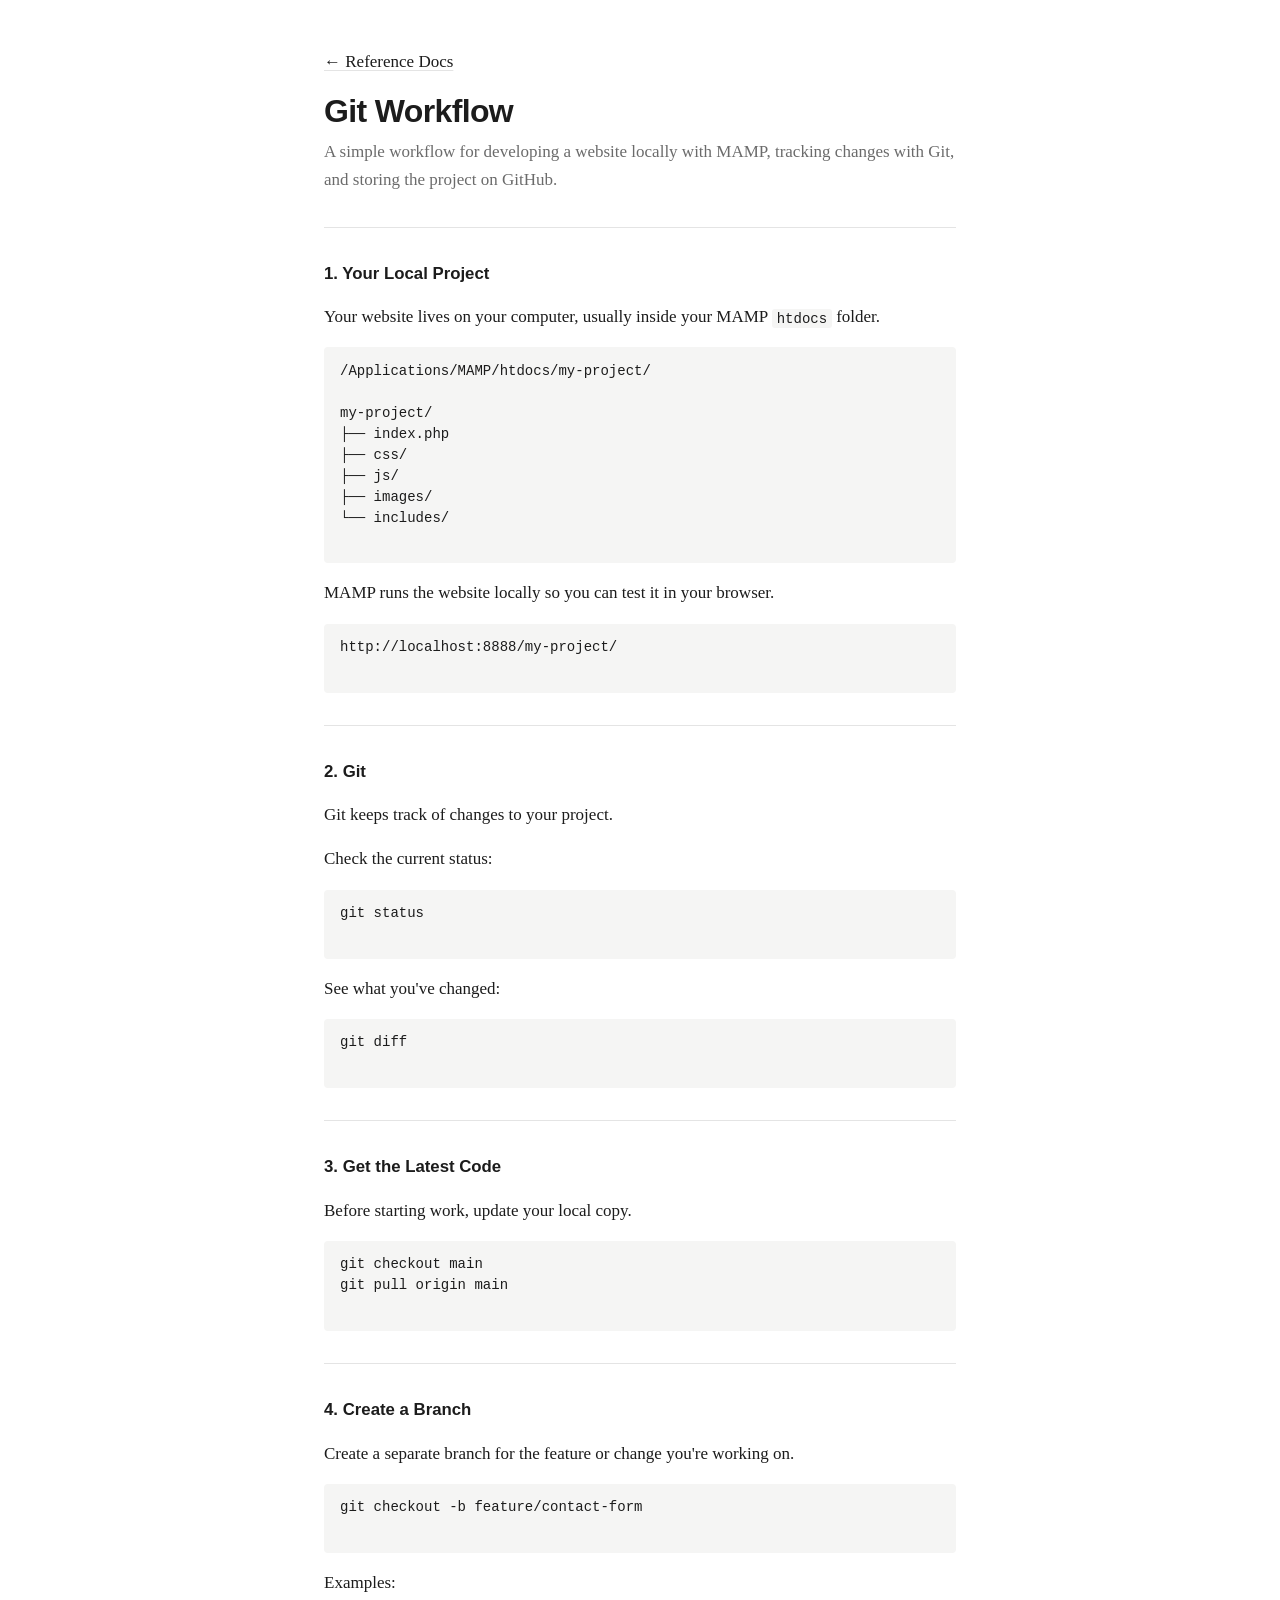
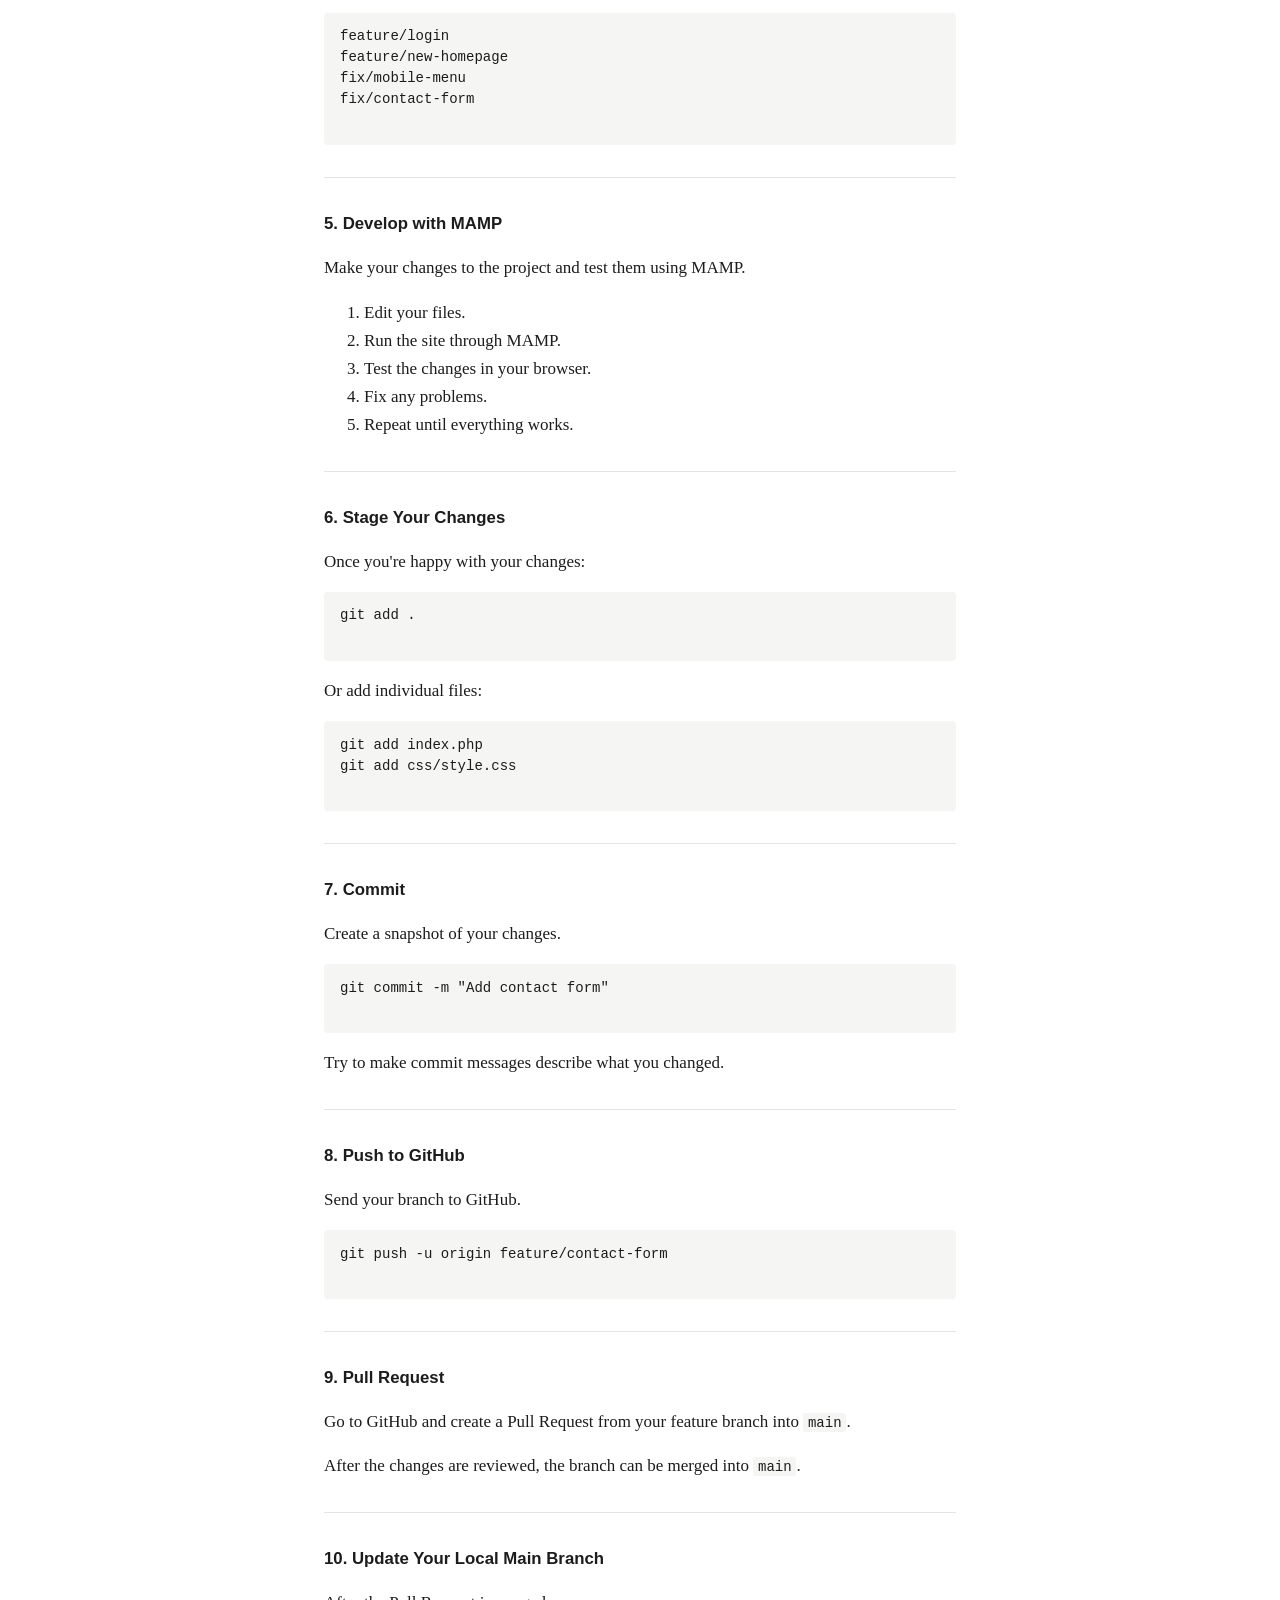
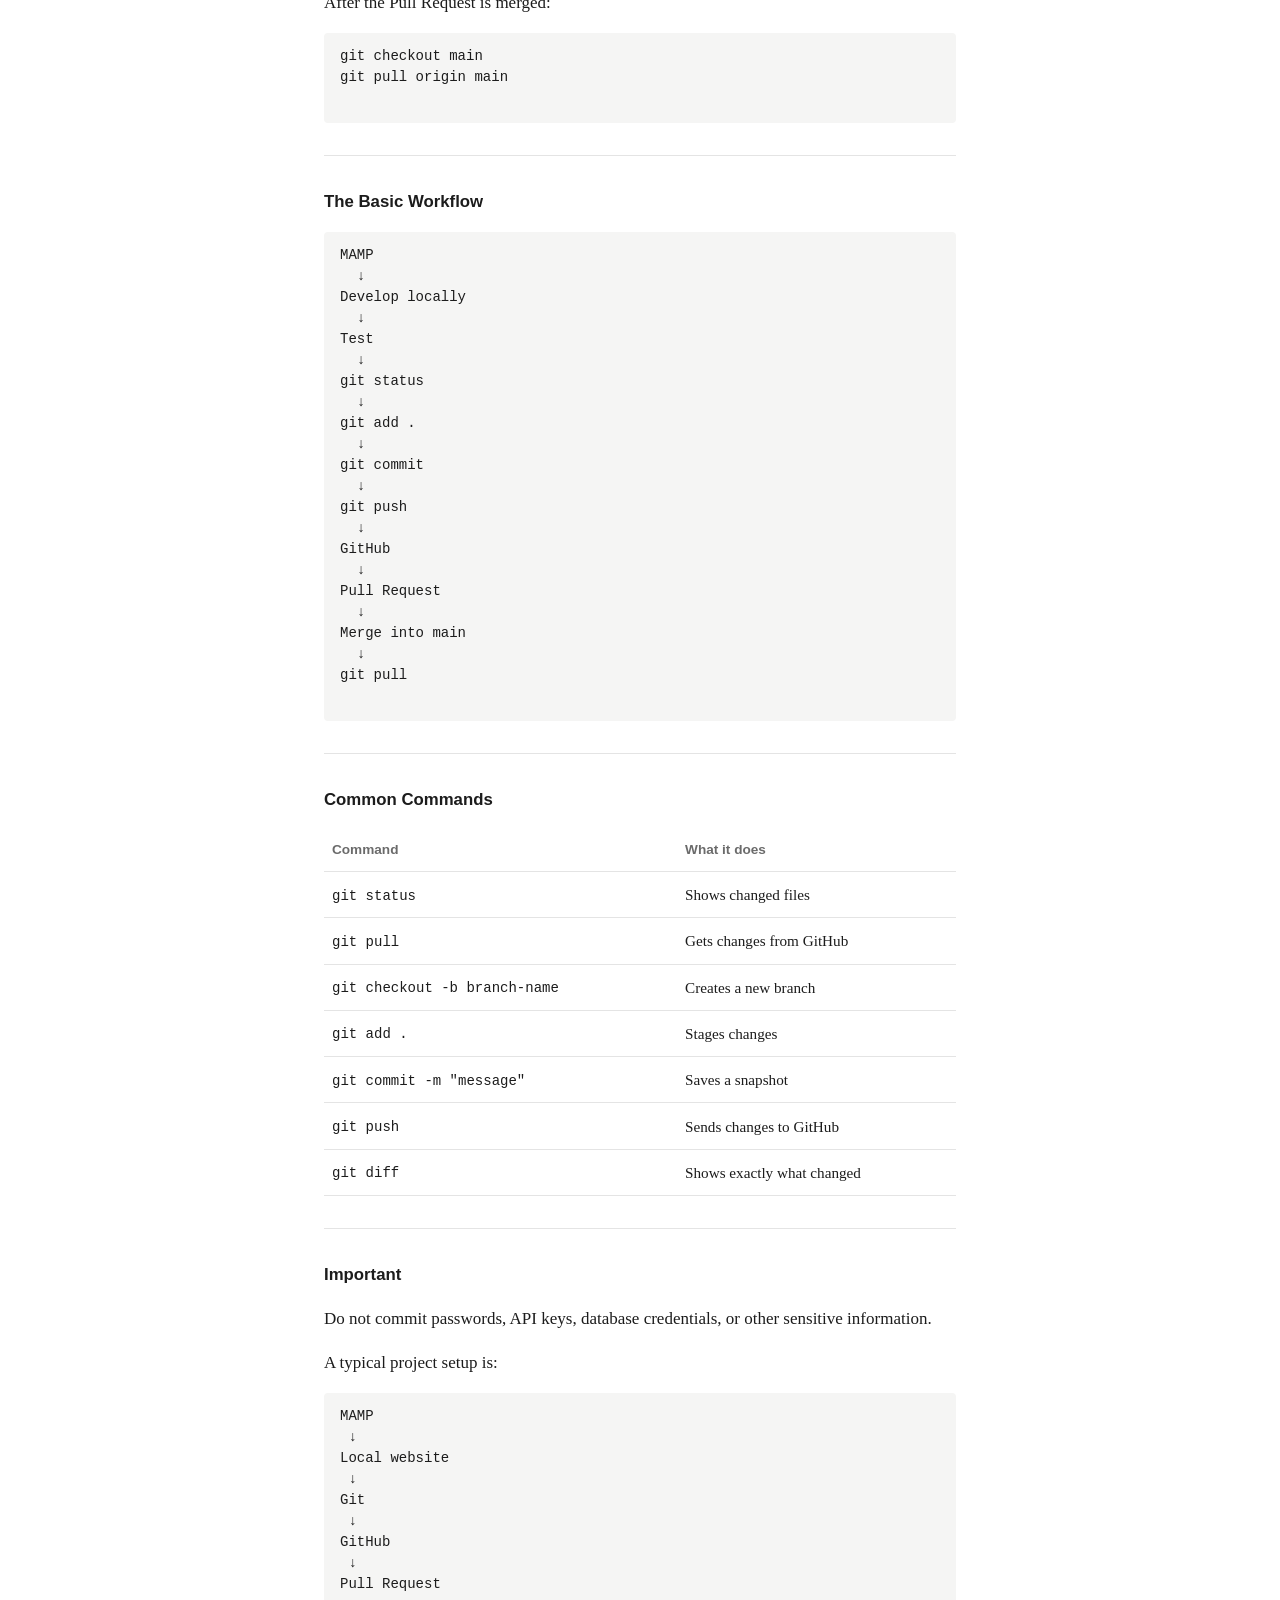
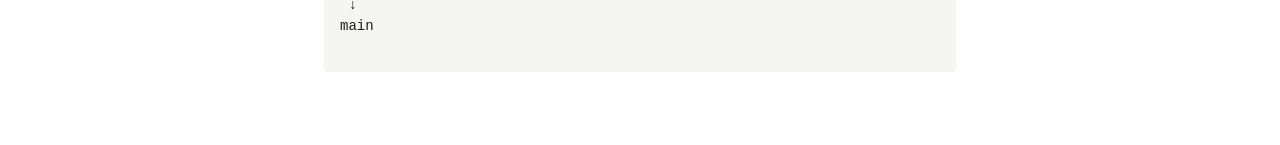
==== git-workflow.html @ adbbbbfe "completely redid my website. forgot to add, commit and push. decided to put expo content embedded fo" ====
<!DOCTYPE html>
<html lang="en">
<head>
    <meta charset="UTF-8">
    <meta name="viewport" content="width=device-width, initial-scale=1">
    <title>Git Workflow</title>
    <link rel="stylesheet" href="style.css">
</head>

<body>

    <p><a href="ref.html">&larr; Reference Docs</a></p>

    <h1>Git Workflow</h1>

    <p>
        A simple workflow for developing a website locally with MAMP,
        tracking changes with Git, and storing the project on GitHub.
    </p>

    <hr>

    <h2>1. Your Local Project</h2>

    <p>
        Your website lives on your computer, usually inside your MAMP
        <code>htdocs</code> folder.
    </p>

    <pre>
/Applications/MAMP/htdocs/my-project/

my-project/
├── index.php
├── css/
├── js/
├── images/
└── includes/
    </pre>

    <p>
        MAMP runs the website locally so you can test it in your browser.
    </p>

    <pre>
http://localhost:8888/my-project/
    </pre>

    <hr>

    <h2>2. Git</h2>

    <p>
        Git keeps track of changes to your project.
    </p>

    <p>Check the current status:</p>

    <pre>
git status
    </pre>

    <p>See what you've changed:</p>

    <pre>
git diff
    </pre>

    <hr>

    <h2>3. Get the Latest Code</h2>

    <p>
        Before starting work, update your local copy.
    </p>

    <pre>
git checkout main
git pull origin main
    </pre>

    <hr>

    <h2>4. Create a Branch</h2>

    <p>
        Create a separate branch for the feature or change you're working on.
    </p>

    <pre>
git checkout -b feature/contact-form
    </pre>

    <p>Examples:</p>

    <pre>
feature/login
feature/new-homepage
fix/mobile-menu
fix/contact-form
    </pre>

    <hr>

    <h2>5. Develop with MAMP</h2>

    <p>
        Make your changes to the project and test them using MAMP.
    </p>

    <ol>
        <li>Edit your files.</li>
        <li>Run the site through MAMP.</li>
        <li>Test the changes in your browser.</li>
        <li>Fix any problems.</li>
        <li>Repeat until everything works.</li>
    </ol>

    <hr>

    <h2>6. Stage Your Changes</h2>

    <p>
        Once you're happy with your changes:
    </p>

    <pre>
git add .
    </pre>

    <p>
        Or add individual files:
    </p>

    <pre>
git add index.php
git add css/style.css
    </pre>

    <hr>

    <h2>7. Commit</h2>

    <p>
        Create a snapshot of your changes.
    </p>

    <pre>
git commit -m "Add contact form"
    </pre>

    <p>
        Try to make commit messages describe what you changed.
    </p>

    <hr>

    <h2>8. Push to GitHub</h2>

    <p>
        Send your branch to GitHub.
    </p>

    <pre>
git push -u origin feature/contact-form
    </pre>

    <hr>

    <h2>9. Pull Request</h2>

    <p>
        Go to GitHub and create a Pull Request from your feature branch
        into <code>main</code>.
    </p>

    <p>
        After the changes are reviewed, the branch can be merged into
        <code>main</code>.
    </p>

    <hr>

    <h2>10. Update Your Local Main Branch</h2>

    <p>
        After the Pull Request is merged:
    </p>

    <pre>
git checkout main
git pull origin main
    </pre>

    <hr>

    <h2>The Basic Workflow</h2>

    <pre>
MAMP
  ↓
Develop locally
  ↓
Test
  ↓
git status
  ↓
git add .
  ↓
git commit
  ↓
git push
  ↓
GitHub
  ↓
Pull Request
  ↓
Merge into main
  ↓
git pull
    </pre>

    <hr>

    <h2>Common Commands</h2>

    <table border="1" cellpadding="8">
        <tr>
            <th>Command</th>
            <th>What it does</th>
        </tr>

        <tr>
            <td><code>git status</code></td>
            <td>Shows changed files</td>
        </tr>

        <tr>
            <td><code>git pull</code></td>
            <td>Gets changes from GitHub</td>
        </tr>

        <tr>
            <td><code>git checkout -b branch-name</code></td>
            <td>Creates a new branch</td>
        </tr>

        <tr>
            <td><code>git add .</code></td>
            <td>Stages changes</td>
        </tr>

        <tr>
            <td><code>git commit -m "message"</code></td>
            <td>Saves a snapshot</td>
        </tr>

        <tr>
            <td><code>git push</code></td>
            <td>Sends changes to GitHub</td>
        </tr>

        <tr>
            <td><code>git diff</code></td>
            <td>Shows exactly what changed</td>
        </tr>
    </table>

    <hr>

    <h2>Important</h2>

    <p>
        Do not commit passwords, API keys, database credentials, or other
        sensitive information.
    </p>

    <p>
        A typical project setup is:
    </p>

    <pre>
MAMP
 ↓
Local website
 ↓
Git
 ↓
GitHub
 ↓
Pull Request
 ↓
main
    </pre>

</body>
</html>
---- style.css ----
:root {
  --bg: #ffffff;
  --ink: #1c1c1c;
  --muted: #6b6b6b;
  --line: #e4e4e4;
  --accent: #1f7a5c;
  --code: #f5f5f4;
}
@media (prefers-color-scheme: dark) {
  :root {
    --bg: #161616;
    --ink: #eaeaea;
    --muted: #9a9a9a;
    --line: #2c2c2c;
    --accent: #4fc39a;
    --code: #202020;
  }
}

* { box-sizing: border-box; }

html { scroll-behavior: smooth; }
@media (prefers-reduced-motion: reduce) { html { scroll-behavior: auto; } }

body {
  margin: 0 auto;
  max-width: 42rem;
  padding: 3rem 1.25rem 4rem;
  background: var(--bg);
  color: var(--ink);
  font-family: Georgia, "Times New Roman", serif;
  font-size: 1.0625rem;
  line-height: 1.65;
}

a { color: inherit; text-underline-offset: 3px; text-decoration-color: var(--line); }
a:hover { text-decoration-color: currentColor; }
a:focus-visible { outline: 2px solid var(--accent); outline-offset: 3px; }

h1, h2, h3, nav, .tag, .legend, .meta, .pill, footer, th {
  font-family: -apple-system, BlinkMacSystemFont, "Segoe UI", Helvetica, Arial, sans-serif;
}

h1 { font-size: 2rem; font-weight: 600; letter-spacing: -0.02em; line-height: 1.2; margin: 0 0 .5rem; }
h2 { font-size: 1.05rem; font-weight: 600; margin: 3rem 0 1rem; padding-bottom: .5rem; border-bottom: 1px solid var(--line); }
h3 { font-size: 1rem; font-weight: 600; margin: 0 0 .15rem; }

p { margin: 0 0 1rem; }

.tag { color: var(--muted); font-size: .95rem; margin: 0; }
.legend { color: var(--muted); font-size: .8rem; margin: .75rem 0 0; }

.dot {
  display: inline-block;
  width: .5rem; height: .5rem;
  margin-right: .4rem;
  border-radius: 50%;
  background: var(--accent);
  vertical-align: middle;
}

.item { margin-bottom: 1.75rem; }
.item p, .item ul { margin-bottom: 0; }
.item ul { padding-left: 1.2rem; }
.item li { margin-bottom: .25rem; }

.meta { color: var(--muted); font-size: .85rem; margin-bottom: .4rem; }

.pill {
  display: inline-block;
  margin-left: .4rem;
  padding: 0 .5rem;
  border: 1px solid var(--line);
  border-radius: 999px;
  color: var(--muted);
  font-size: .72rem;
  font-weight: 500;
  vertical-align: middle;
}

/* Navigation */
nav.side {
  display: flex;
  flex-wrap: wrap;
  gap: 1.25rem;
  margin-bottom: 3rem;
  font-size: .9rem;
}
nav.side a { color: var(--muted); text-decoration: none; }
nav.side a:hover { color: var(--ink); }

@media (min-width: 62rem) {
  nav.side {
    position: fixed;
    top: 3rem;
    left: 2.5rem;
    flex-direction: column;
    gap: .5rem;
    margin: 0;
  }
}

footer { margin-top: 4rem; padding-top: 1rem; border-top: 1px solid var(--line); font-size: .9rem; color: var(--muted); }

/* Reference docs */
a.doc {
  display: block;
  margin-bottom: 1.25rem;
  padding: 0 0 1.25rem;
  border-bottom: 1px solid var(--line);
  text-decoration: none;
}
a.doc h3 { text-decoration: underline; text-decoration-color: var(--line); text-underline-offset: 3px; }
a.doc:hover h3 { text-decoration-color: currentColor; }
a.doc p { margin: 0; color: var(--muted); }

/* Tutorial pages (git-workflow.html) */
hr { border: 0; border-top: 1px solid var(--line); margin: 2rem 0; }
body > h1 + p { color: var(--muted); }
body > h2 { border: 0; margin-top: 0; padding: 0; }

code, pre { font-family: ui-monospace, SFMono-Regular, Menlo, Consolas, monospace; font-size: .875rem; }
code { padding: .1rem .3rem; background: var(--code); border-radius: 3px; }
pre {
  margin: 0 0 1rem;
  padding: .85rem 1rem;
  background: var(--code);
  border-radius: 4px;
  overflow-x: auto;
  line-height: 1.5;
}

table { width: 100%; border-collapse: collapse; font-size: .95rem; }
table, th, td { border: 0; }
th, td { padding: .6rem .5rem; text-align: left; border-bottom: 1px solid var(--line); }
th { font-weight: 600; font-size: .85rem; color: var(--muted); }
td code { background: none; padding: 0; }
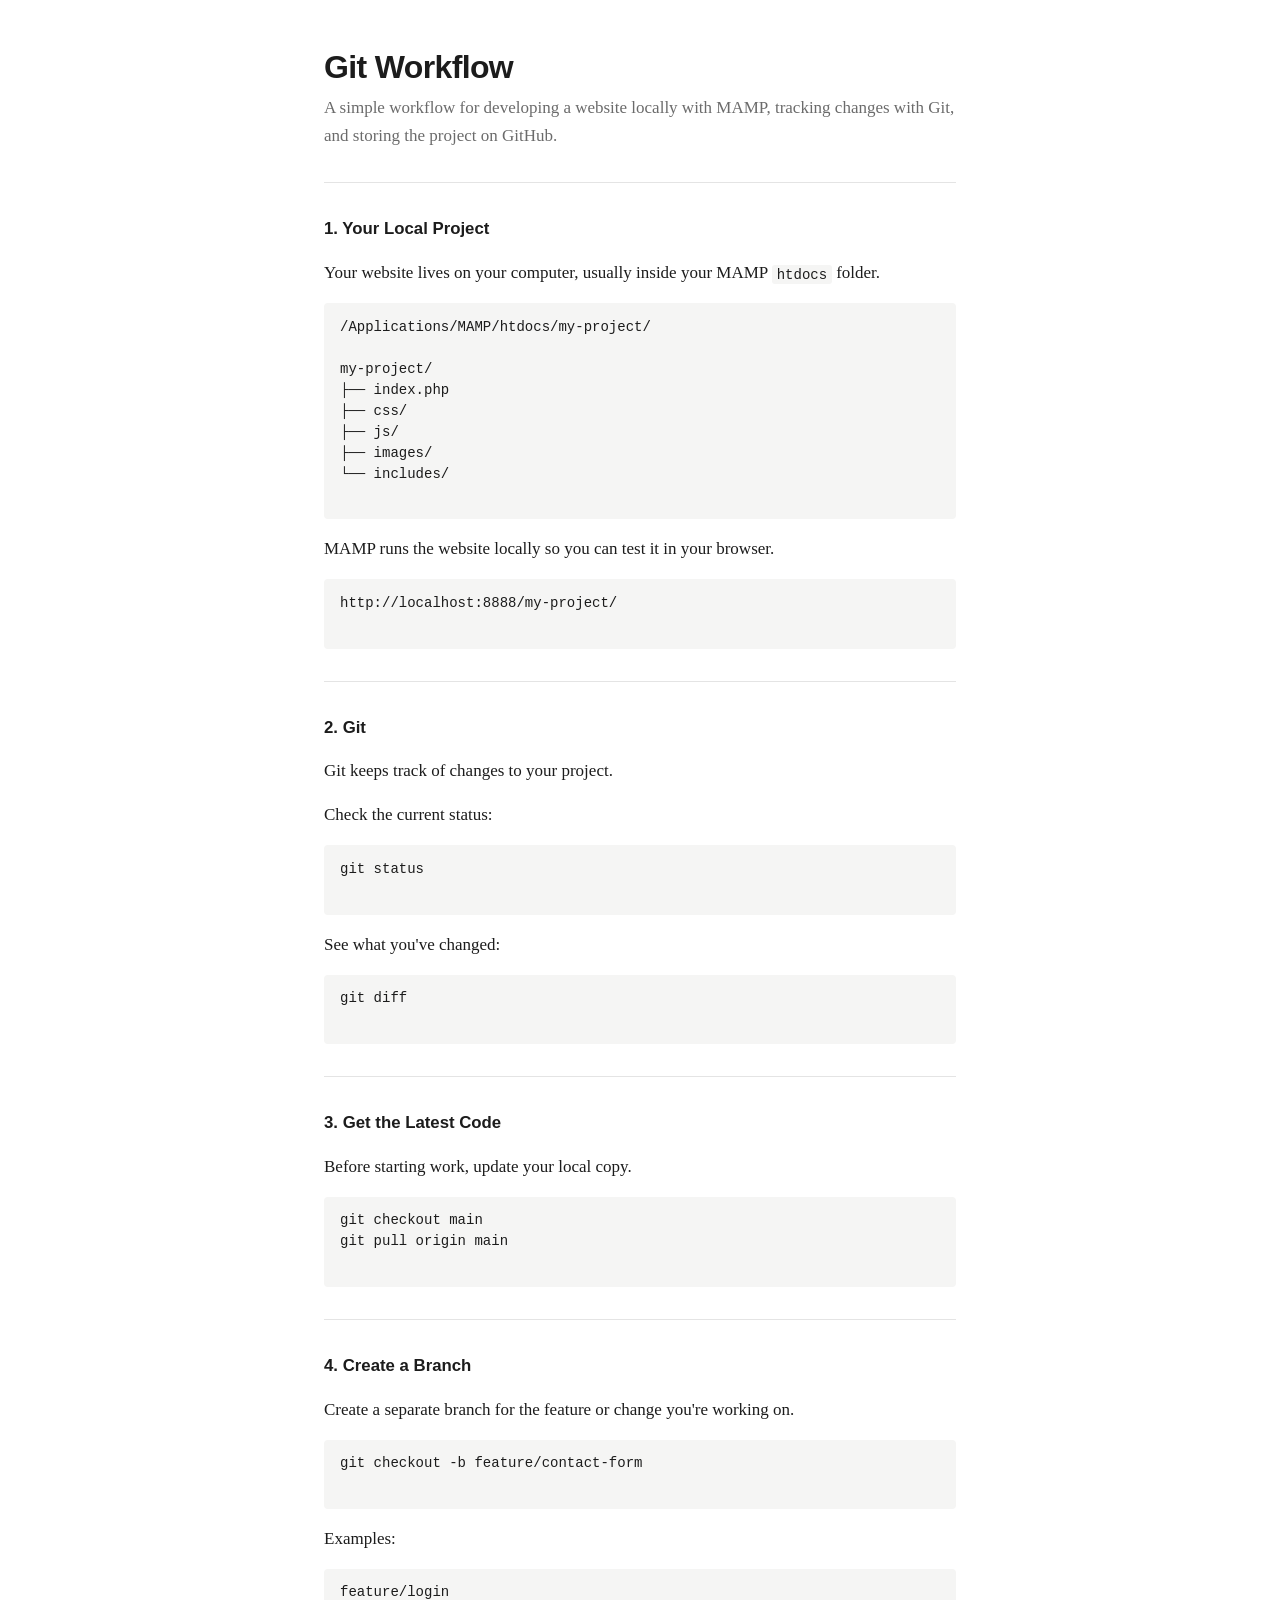
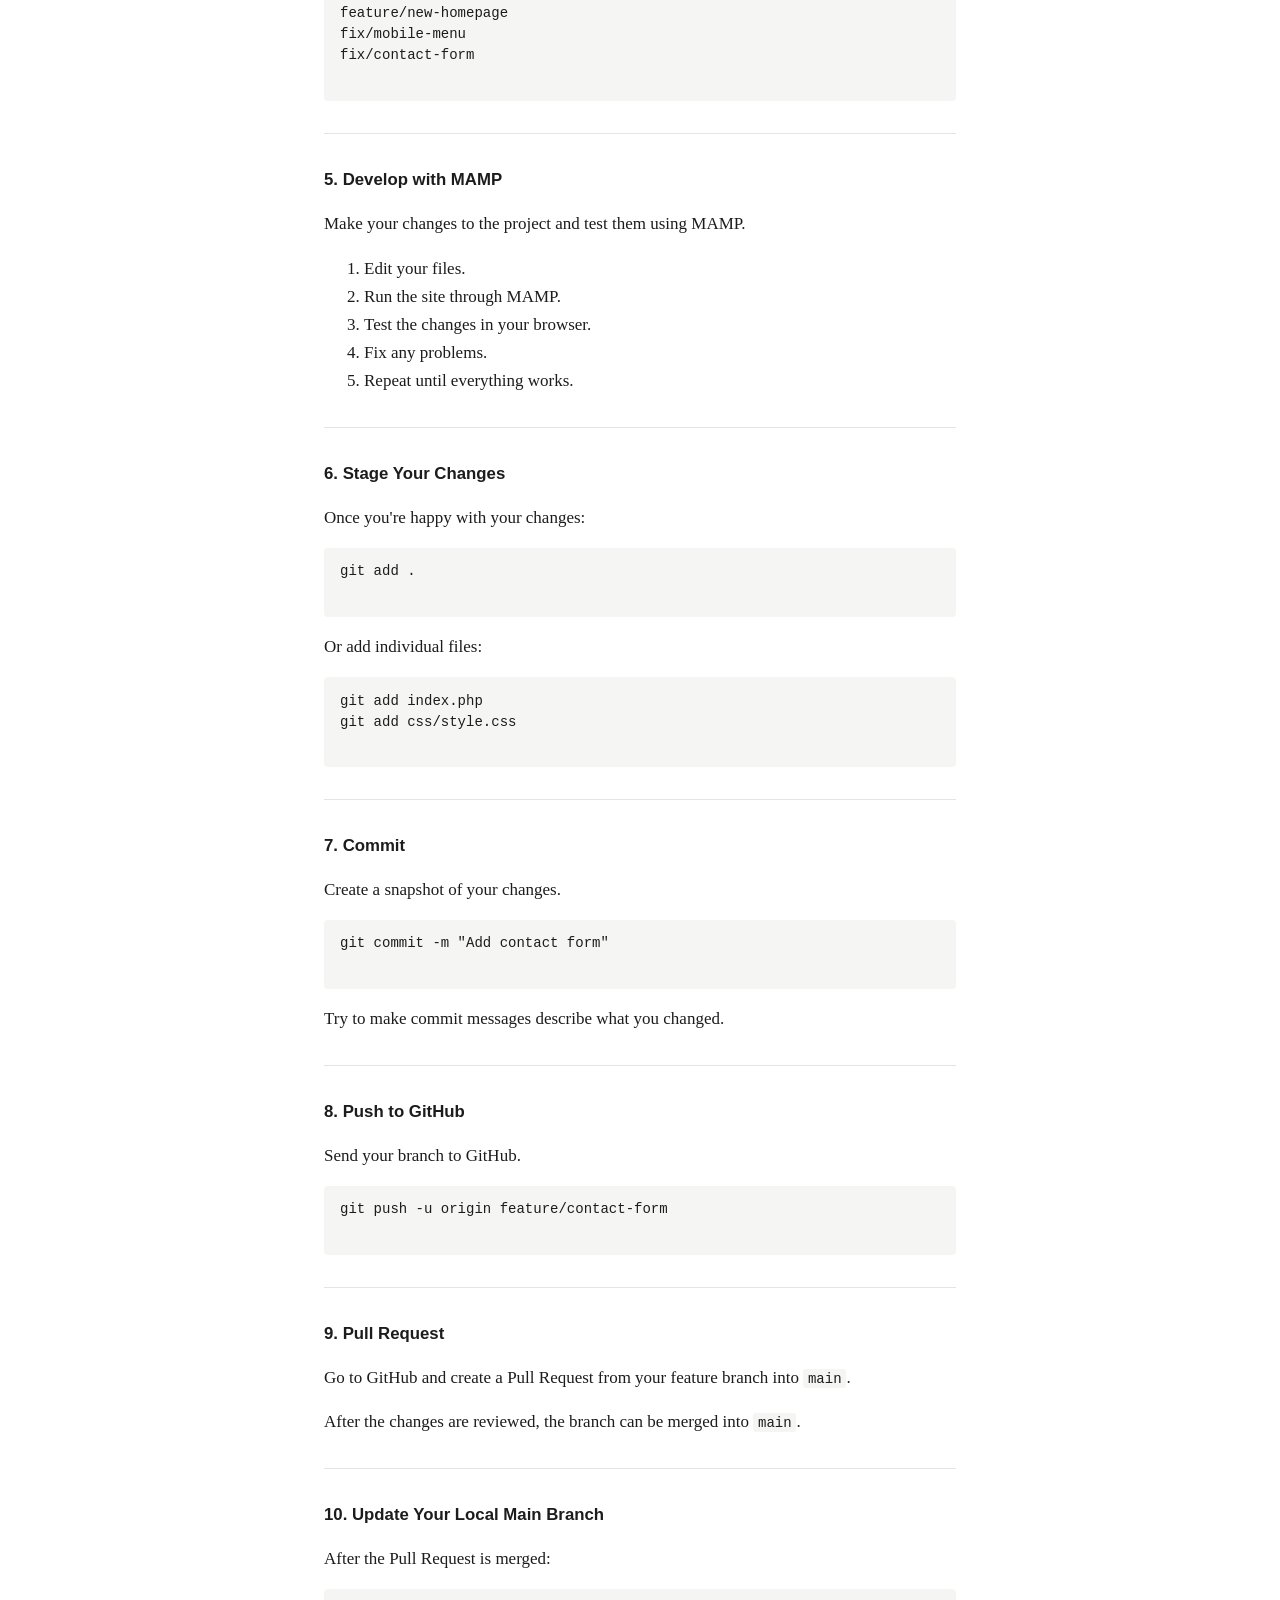
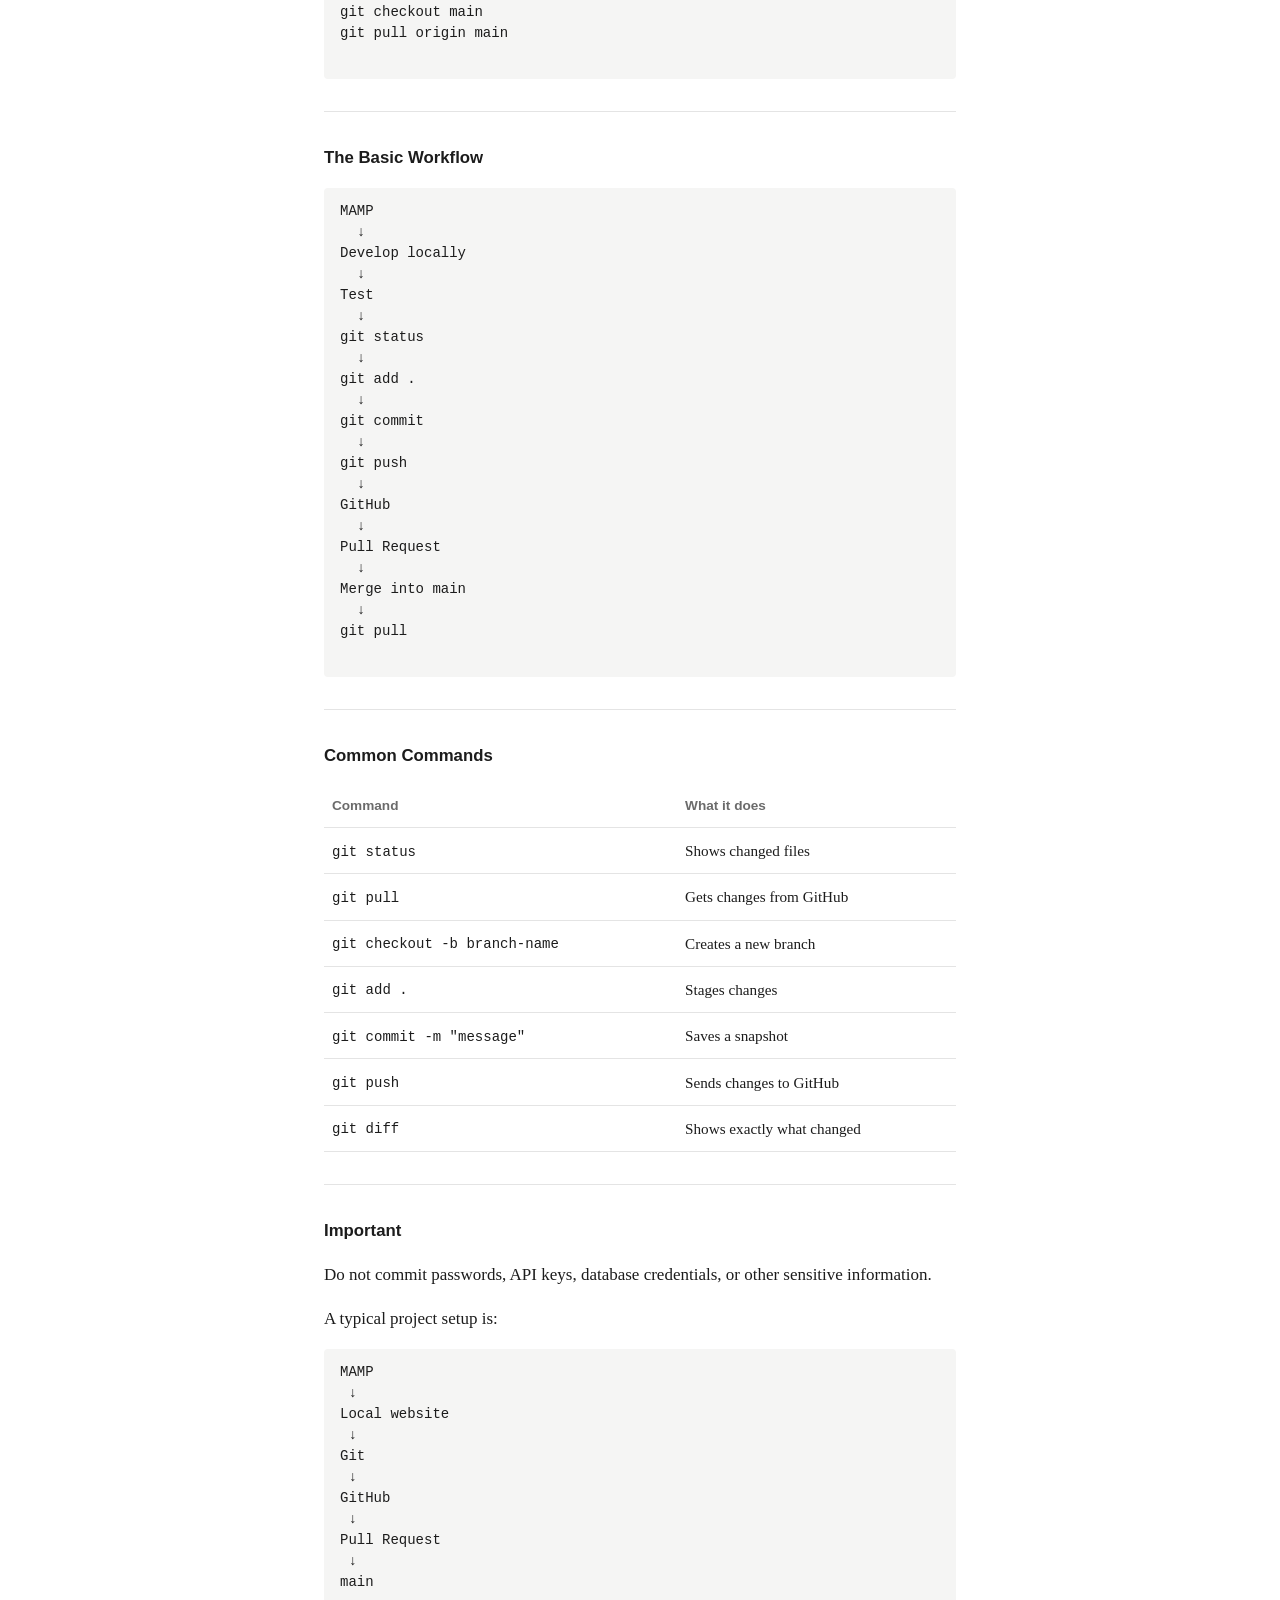
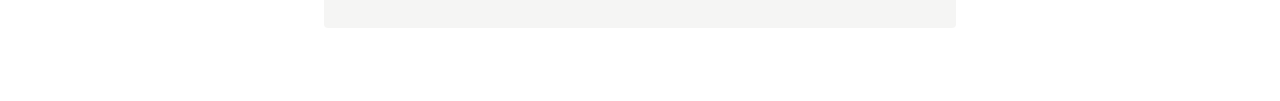
==== commit bbeb60bb: "notes should be separate" ====
--- a/git-workflow.html
+++ b/git-workflow.html
@@ -9,7 +9,7 @@
 
 <body>
 
-    <p><a href="ref.html">&larr; Reference Docs</a></p>
+    
 
     <h1>Git Workflow</h1>
 
@@ -294,4 +294,4 @@
     </pre>
 
 </body>
-</html>+</html>
